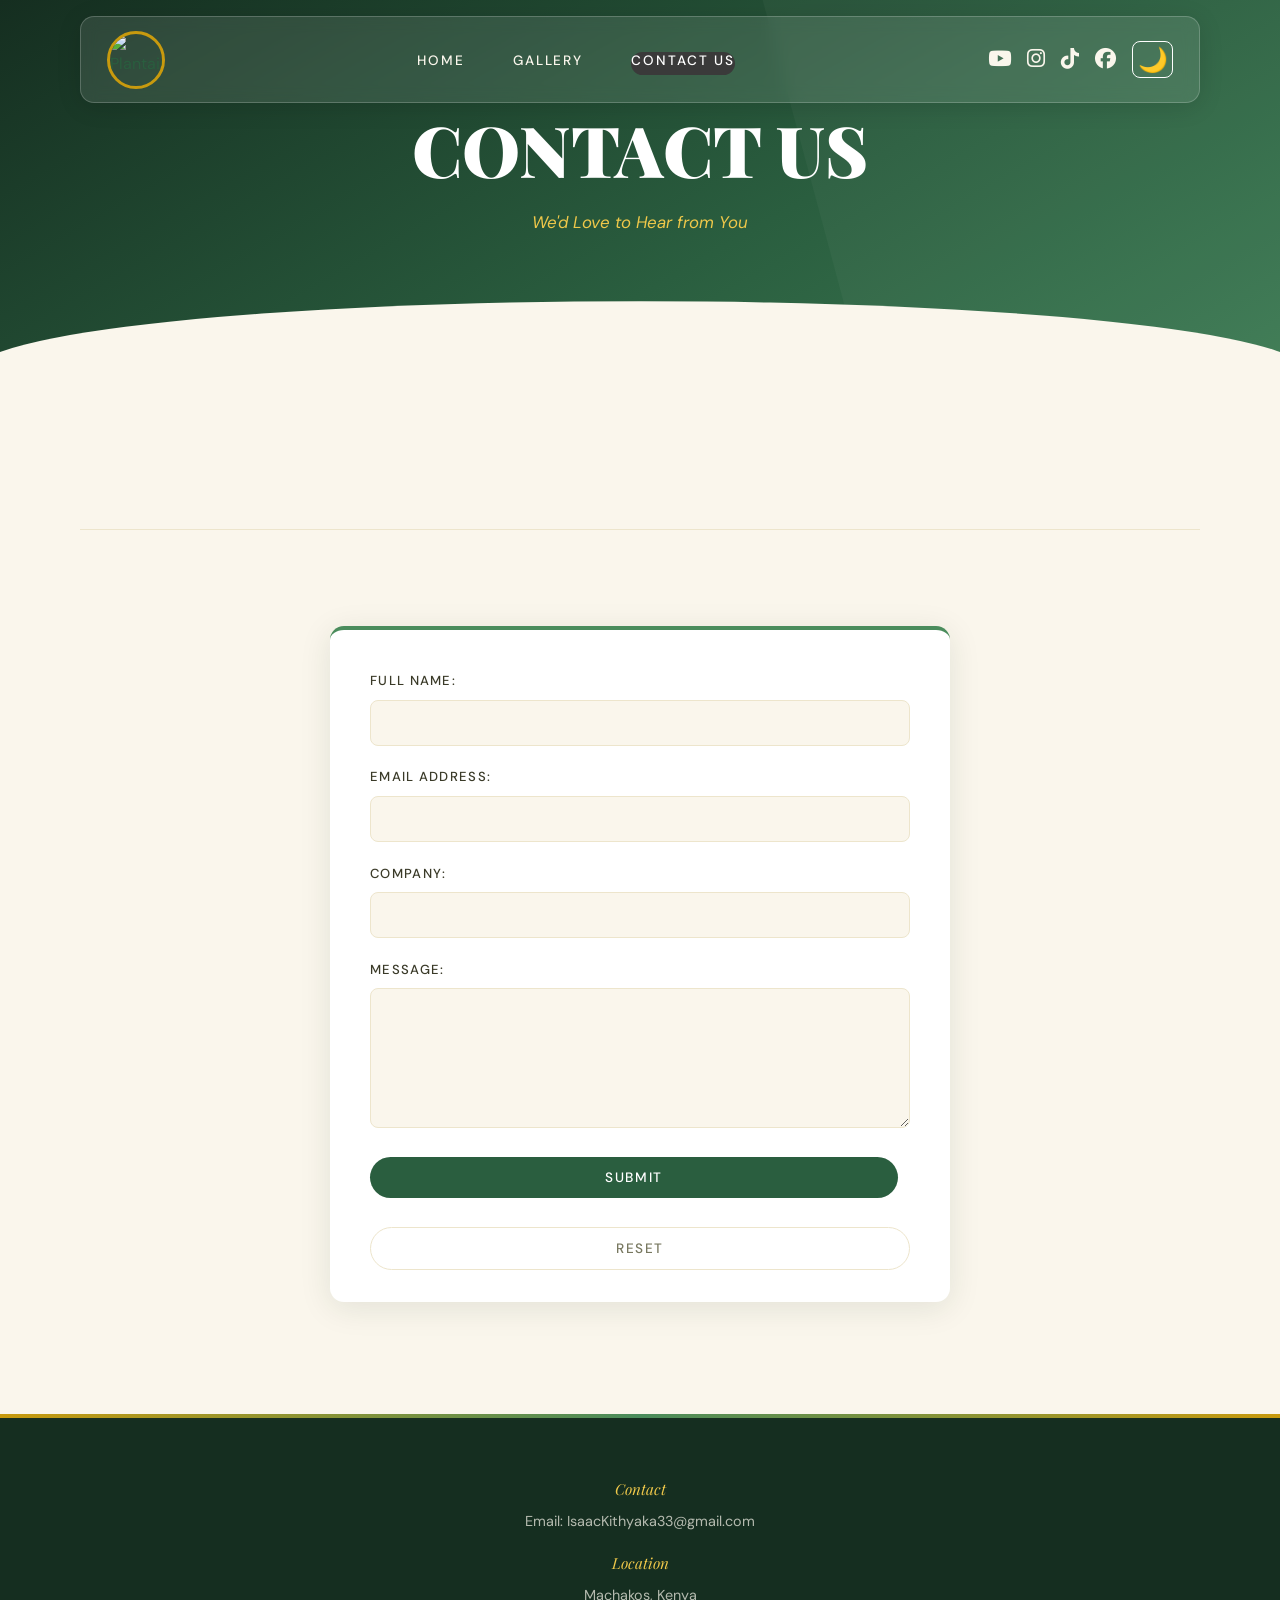
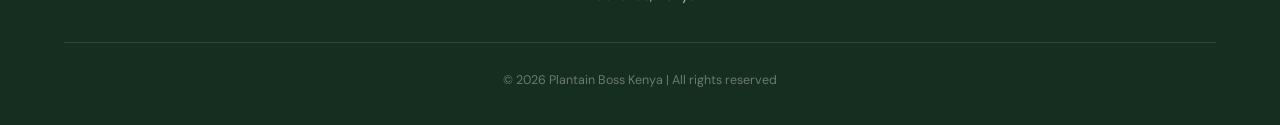
==== submission/contact.html @ 2d068573 "modifications" ====
<!DOCTYPE html>
<html lang="en">
<head>
    <meta charset="UTF-8">
    <meta name="viewport" content="width=device-width, initial-scale=1.0">
    <meta name="author" content="Plantain Farming Kenya">
    <meta name="description"
        content="Plantain Boss Kenya is your go-to source for the freshest and highest quality plantains in the country. We are dedicated to providing our customers with delicious plantains that are perfect for any dish. Whether you're looking to make fried plantains, stews, or desserts, our plantains are sure to meet your expectations. Join us on our journey to bring the best plantains to your table!">
    <meta name="keywords"
        content="Plantains, Fresh Plantains, Organic Plantains, Plantain Recipes, Plantain Farming, Plantain Boss Kenya">
    <link rel="stylesheet" href="css/styles.css">
    <link rel="shortcut icon" href="https://yt3.googleusercontent.com/0kjm5_Uv8OPL5vDdWe1Udig-ZMxPrx4adVG8u2uZ4C9zIXWBhBGu1Mb51-IhS5qLj7WUbYhmeg=s160-c-k-c0x00ffffff-no-rj">
    <title>Plantain Boss Kenya</title>
    <link rel="stylesheet" href="https://cdnjs.cloudflare.com/ajax/libs/font-awesome/6.5.0/css/all.min.css">
</head>
<body>
    <header>
        <nav>
            <a href="index.html"><img src="https://yt3.googleusercontent.com/0kjm5_Uv8OPL5vDdWe1Udig-ZMxPrx4adVG8u2uZ4C9zIXWBhBGu1Mb51-IhS5qLj7WUbYhmeg=s160-c-k-c0x00ffffff-no-rj" alt="Plantain Boss Kenya" class="logo"></a>

            <ul>
                <li><a href="index.html">Home</a></li>
                <li><a href="gallery.html">Gallery</a></li>
                <li><a href="contact.html" class="active">Contact Us</a></li>
            </ul>
            <div class="social-links">
                <a href="https://www.youtube.com/@PlantainBossKE" target="_blank"><i class="fab fa-youtube"></i></a>
                <a href="https://www.instagram.com/plantainboss_ke/" target="_blank"><i class="fab fa-instagram"></i></a>
                <a href="https://www.tiktok.com/@plantainboss_ke" target="_blank"><i class="fab fa-tiktok"></i></a>
                <a href="https://www.facebook.com/plantainbosskenya" target="_blank"><i class="fab fa-facebook"></i></a>
                <button id="theme-toggle" aria-label="Toggle theme">🌙</button>
            </div>
        </nav>
        <h1 style="text-align: center;"><b><font size="50">CONTACT US</font></b></h1>
        <p style="text-align: center;"><i>We'd Love to Hear from You</i></p>
        <br>
    </header>
    <br><br><br><br>
    <hr>
    <main>
        <section id="contact">
            <form action="submit_form.php" method="post">

                <label for="full-name">Full Name:</label>
                <input type="text" id="full-name" name="full-name" required><br><br>

                <label for="email">Email Address:</label>
                <input type="email" id="email" name="email" required><br><br>

                <label for="company">Company:</label>
                <input type="text" id="company" name="company"><br><br>

                <label for="message">Message:</label><br>
                <textarea id="message" name="message" rows="5" cols="40" required></textarea><br><br>

                <button type="submit">Submit</button>
                <input type="reset" value="Reset">

            </form>
        </section>
    </main>
    <footer>
        <hr>
        <p>Contact</p>
        <p>Email: IsaacKithyaka33@gmail.com</p>
        <p>Location</p>
        <p>Machakos, Kenya</p>
        <p>&copy; 2026 Plantain Boss Kenya | All rights reserved</p>
    </footer>
    <script src="js/script.js"></script>
</body>
</html>
---- submission/css/styles.css ----
/* ================================================================
   Plantain Boss Kenya — css/style.css
   Covers: index.html | gallery.html | contact.html
   Aesthetic: Lush Tropical Editorial
   Fonts: Playfair Display (headings) + DM Sans (body)
   ================================================================ */


@import url('https://fonts.googleapis.com/css2?family=Playfair+Display:ital,wght@0,700;0,900;1,700&family=DM+Sans:opsz,wght@9..40,300;9..40,400;9..40,500&display=swap');


/* Reset */
* {
  margin: 0;
  padding: 0;
  box-sizing: border-box;
}


/* Light theme (default) */
:root {
  --bg: #f9f9f9;
  --text: #1a1a1a;
  --card-bg: #ffffff;
  --border: #ddd;
  --primary: #2e7d32;
  --primary-light: #4CAF50;
  --shadow: rgba(0,0,0,0.1);
  --nav-bg: #2e7d32;
  --nav-text: #fff;
}


/* Dark theme */
[data-theme="dark"] {
  --bg: #1a1a1a;
  --text: #f0f0f0;
  --card-bg: #2a2a2a;
  --border: #444;
  --primary: #4CAF50;
  --primary-light: #66BB6A;
  --shadow: rgba(0,0,0,0.4);
  --nav-bg: #1a1a1a;
  --nav-text: #f0f0f0;
}


:root {
  --green-deep:   #152e20;
  --green-mid:    #2a5e3f;
  --green-light:  #4a8c5c;
  --green-pale:   #ddeee4;
  --gold:         #c89a0e;
  --gold-light:   #efc84a;
  --cream:        #faf6ec;
  --cream-dark:   #ede5cc;
  --white:        #ffffff;
  --text-dark:    #181810;
  --text-mid:     #3a3a28;
  --text-muted:   #787860;


  --font-display: 'Playfair Display', Georgia, serif;
  --font-body:    'DM Sans', sans-serif;


  --max-w:        1120px;
  --radius-card:  14px;
  --shadow-card:  0 6px 32px rgba(21, 46, 32, .10);
  --transition:   0.25s ease;
}


/* ── Reset ───────────────────────────────────────────────────── */
*, *::before, *::after { box-sizing: border-box; margin: 0; padding: 0; }
html { scroll-behavior: smooth; font-size: 16px; }


body {
  font-family: var(--font-body);
  background: var(--cream);
  color: var(--text-dark);
  line-height: 1.75;
  overflow-x: hidden;
}
/* Subtle grain texture on every page */
body::after {
  content: ''; </footer>
 <script src="js/script.js"></script>
</body>
</html>

CSS Codes



  position: fixed;
  inset: 0;
  background-image: url("data:image/svg+xml,%3Csvg viewBox='0 0 256 256' xmlns='http://www.w3.org/2000/svg'%3E%3Cfilter id='g'%3E%3CfeTurbulence type='fractalNoise' baseFrequency='0.85' numOctaves='4' stitchTiles='stitch'/%3E%3C/filter%3E%3Crect width='100%25' height='100%25' filter='url(%23g)' opacity='0.045'/%3E%3C/svg%3E");
  pointer-events: none;
  z-index: 9999;
  opacity: 0.28;
}


img   { display: block; max-width: 100%; }
a     { color: var(--green-mid); text-decoration: none; transition: color var(--transition); }
a:hover { color: var(--gold); }
hr    { border: none; border-top: 1px solid var(--cream-dark); margin: 3rem auto; max-width: var(--max-w); }




/* ================================================================
   HEADER / NAV  (shared)
   ================================================================ */
header {
  position: relative;
  background: linear-gradient(150deg, var(--green-deep) 0%, var(--green-mid) 60%, #3c7a52 100%);
  color: var(--cream);
  overflow: hidden;
  padding-bottom: 5rem;
}


/* diagonal shimmer stripe */
header::before {
  content: '';
  position: absolute;
  top: -40%; right: -10%;
  width: 45%; height: 200%;
  background: rgba(255, 255, 255, .03);
  transform: rotate(-15deg);
  pointer-events: none;
}


/* cream wave cutout at bottom */
header::after {
  content: '';
  position: absolute;
  bottom: -2px; left: 0;
  width: 100%; height: 70px;
  background: var(--cream);
  clip-path: ellipse(52% 100% at 50% 100%);
}


/* ── Navbar ── */
nav {
  display: flex;
  align-items: center;
  justify-content: space-between;
  flex-wrap: wrap;
  gap: 1rem;
  max-width: var(--max-w);
  margin: 0 auto;
  padding: 1.2rem 5%;
  position: relative;
  z-index: 10;
}

/* Rectangular translucent nav bar */
nav {
  display: flex;
  align-items: center;
  justify-content: space-between;
  flex-wrap: wrap;
  gap: 1rem;
  max-width: var(--max-w);
  margin: 1rem auto 0;
  padding: 0.85rem 1.6rem;
  position: relative;
  z-index: 10;
  background: rgba(255, 255, 255, 0.10);
  border: 1px solid rgba(255, 255, 255, 0.20);
  border-radius: 14px;
  backdrop-filter: blur(8px);
  -webkit-backdrop-filter: blur(8px);
  box-shadow: 0 4px 24px rgba(0,0,0,0.12);
}


.logo {
  width: 58px !important;
  height: 58px !important;
  border-radius: 50%;
  border: 3px solid var(--gold);
  object-fit: cover;
  transition: transform var(--transition), box-shadow var(--transition);
}
.logo:hover {
  transform: rotate(-5deg) scale(1.1);
  box-shadow: 0 0 0 5px rgba(207, 160, 23, .25);
}


nav ul { list-style: none; display: flex; gap: 3rem; }
nav ul li a {
  color: var(--cream);
  font-weight: 500;
  font-size: 0.85rem;
  letter-spacing: 0.14em;
  text-transform: uppercase;
  padding-bottom: 4px;
  background: linear-gradient(90deg, transparent, transparent), linear-gradient(90deg, var(--gold-light), var(--gold-light));
  background-size: 100% 2px, 0 2px;
  background-position: 100% 100%, 0 100%;
  background-repeat: no-repeat;
  background-size: 100% 2px, 0 2px;
  border-radius: 50px;
  border-bottom: 2px solid transparent;
  transition: color var(--transition), border-color var(--transition);
}
nav ul li a:hover { color: var(--gold-light); border-color: var(--gold-light); }
.social-links { display: flex; gap: 1rem; align-items: center; }
.social-links a {
  color: var(--cream);
  font-size: 1.3rem;
  transition: color var(--transition), transform var(--transition);
}
.social-links a:hover { color: var(--gold-light); transform: translateY(-3px) scale(1.15); }
nav ul li a.active {
  background: #3a3a3a;
  color: #ffffff;
}
#theme-toggle {
  background: none;
  border: 1px solid var(--nav-text);
  color: var(--nav-text);
  font-size: 1.5rem;
  padding: 0.2rem 0.3rem;
  border-radius: 8px;
  cursor: pointer;
  transition: all 0.3s;
}


#theme-toggle:hover {
  background: var(--nav-text);
  color: var(--nav-bg);
}


/* ── Hero text ── */
header h2 {
  font-family: var(--font-body);
  font-weight: 300;
  font-size: clamp(0.7rem, 1.8vw, 0.9rem);
  letter-spacing: 0.35em;
  text-transform: uppercase;
  color: var(--gold-light);
  text-align: center;
  margin: 2.5rem auto 0.75rem;
  position: relative;
  z-index: 1;
  opacity: 0;
  animation: fadeUp 0.7s 0.2s ease forwards;
}


header h1 {
  font-family: var(--font-display);
  font-weight: 900;
  font-size: clamp(2rem, 5.5vw, 4.5rem);
  line-height: 1.1;
  text-align: center;
  color: var(--white);
  max-width: 860px;
  margin: 0.5rem auto 1.2rem;
  padding: 0 5%;
  position: relative;
  z-index: 1;
  opacity: 0;
  animation: fadeUp 0.7s 0.4s ease forwards;
}


/* strip legacy <b> and <font> tags visually */
header h1 b, header h1 font { font: inherit; color: inherit; }


header > p,
header p[style] {
  text-align: center !important;
  color: rgba(250, 246, 236, .82);
  font-size: clamp(0.9rem, 2vw, 1.05rem);
  max-width: 680px;
  margin: 0 auto 1.5rem;
  padding: 0 5%;
  position: relative;
  z-index: 1;
  opacity: 0;
  animation: fadeUp 0.7s 0.6s ease forwards;
}


/* italic subtitle (gallery/contact pages) */
header p i { font-style: italic; color: var(--gold-light); }


html {
  scroll-behavior: smooth;
}




/* ================================================================
   MAIN WRAPPER
   ================================================================ */
main {
  max-width: var(--max-w);
  margin: 0 auto;
  padding: 2rem 5% 4rem;
  position: relative;
  z-index: 1;
}




/* ================================================================
   INDEX — scroll link
   ================================================================ */
#about {
  padding: 1.5rem 0 0.2rem;
  text-align: center;
}
#about a {
  display: inline-block;
  font-size: 0.8rem;
  letter-spacing: 0.16em;
  text-transform: uppercase;
  font-weight: 500;
  color: var(--green-mid);
  border: 1.5px solid var(--green-light);
  padding: 0.55rem 1.4rem;
  border-radius: 40px;
  transition: background var(--transition), color var(--transition);
}
#about a:hover { background: var(--green-mid); color: var(--cream); }




/* ── Section headings ── */
section > h2 {
  font-family: var(--font-display);
  font-weight: 700;
  font-size: clamp(1.6rem, 3.5vw, 2.5rem);
  color: var(--green-deep);
  margin-bottom: 2rem;
  padding-bottom: 0.6rem;
}
section > h2::after {
  content: '';
  display: block;
  width: 48px;
  height: 3px;
  background: var(--gold);
  border-radius: 2px;
  margin-top: 0.5rem;
}




/* ================================================================
   INDEX — Article cards  (image + text side by side)
   ================================================================ */


h2 {
    font-family: 'Playfair Display', 'Georgia', serif;
    font-weight: 700;
    font-size: 2.5rem;
    color: #1e3525; /* Deep elegant green */
    margin-bottom: 20px;
}


/* 1. Scroll Button Layout */
.scroll-container {
    text-align: center;
    margin: 40px 0 60px 0;
}


.scroll-btn {
    display: inline-block;
    text-decoration: none;
    text-transform: uppercase;
    font-size: 0.85rem;
    letter-spacing: 2px;
    color: #4a6b53; /* Sage green text */
    border: 1px solid #4a6b53; /* Sage green border */
    padding: 12px 35px;
    border-radius: 50px; /* Gives the pill/capsule shape */
    transition: all 0.3s ease;
}


.scroll-btn:hover {
    background-color: #4a6b53;
    color: #fbf9f1;
}


/* 2. Dynamic Products Section layout */
#dynamic-products {
    max-width: 1200px;
    margin: 0 auto;
    text-align: center; /* Center-aligns the section content */
}


/* Gold Accent Line */
.accent-line {
    width: 50px;
    height: 4px;
    background-color: #d1a13b; /* Gold color */
    margin-bottom: 15px;
}


/* 3. Wishlist Input Row */
.wishlist-input-row {
    display: flex;
    gap: 0; /* Keeps them flush or near each other */
    align-items: center;
    margin-top: 20px;
}


#wishlist-input {
    padding: 6px 12px;
    font-size: 0.9rem;
    border: 1px solid #ccc;
    border-right: none; /* Blends it toward the button */
    background: #fff;
    width: 200px;
    align-items: center;
}


#add-to-wishlist {
    padding: 6px 12px;
    font-size: 0.9rem;
    border: 1px solid #ccc;
    background-color: #f0f0f0;
    cursor: pointer;
    transition: background 0.2s;
}


#add-to-wishlist:hover {
    background-color: #e0e0e0;
}


article {
  display: grid;
  grid-template-columns: 280px 1fr;
  gap: 0 2rem;
  align-items: start;
  background: var(--white);
  border-radius: var(--radius-card);
  padding: 2rem;
  margin-bottom: 1.6rem;
  box-shadow: var(--shadow-card);
  border-left: 4px solid var(--green-light);
  position: relative;
  overflow: hidden;
  transition: transform var(--transition), box-shadow var(--transition);
}
article::before {
  content: '';
  position: absolute;
  inset: 0;
  background: linear-gradient(135deg, rgba(74,140,92,.05) 0%, transparent 55%);
  pointer-events: none;
}
article:hover {
  transform: translateY(-5px);
  box-shadow: 0 16px 48px rgba(21, 46, 32, .15);
}


article h4 {
  font-family: var(--font-display);
  font-style: italic;
  font-size: 1.2rem;
  color: var(--green-deep);
  grid-column: 1 / -1;
  margin-bottom: 0.75rem;
}


article img {
  width: 100% !important;
  height: 220px !important;
  object-fit: cover;
  border-radius: 9px;
  grid-row: 2;
  filter: saturate(1.1);
  transition: transform 0.4s ease, filter 0.4s ease;
}
article:hover img { transform: scale(1.04); filter: saturate(1.3) brightness(1.03); }


article p {
  font-size: 0.975rem;
  color: var(--text-mid);
  line-height: 1.85;
  grid-row: 2;
  align-self: center;
}




/* ================================================================
   GALLERY PAGE  (#gallery grid)
   ================================================================ */
#gallery {
  display: grid;
  grid-template-columns: repeat(auto-fill, minmax(300px, 1fr));
  gap: 1.8rem;
  padding: 1rem 0 2rem;
}


/* Override the default article card for gallery tiles */
#gallery article {
  display: flex;
  flex-direction: column;
  grid-template-columns: unset;
  border-left: none;
  border-top: 4px solid var(--green-light);
  padding: 0;
  overflow: hidden;
  transition: transform var(--transition), box-shadow var(--transition), border-color var(--transition);
}
#gallery article:hover { border-top-color: var(--gold); }


#gallery article h4 {
  font-family: var(--font-display);
  font-style: italic;
  font-size: 1.05rem;
  color: var(--green-deep);
  padding: 1rem 1.2rem 0.3rem;
  grid-column: unset;
  margin-bottom: 0;
}


#gallery article img {
  width: 100% !important;
  height: 220px !important;
  object-fit: cover;
  border-radius: 0;
  grid-row: unset;
  order: -1;
}


#gallery article p {
  padding: 0.2rem 1.2rem 1.2rem;
  font-size: 0.9rem;
  color: var(--text-muted);
  grid-row: unset;
  align-self: auto;
}




/* ================================================================
   CONTACT PAGE  (#contact form)
   ================================================================ */
#contact {
  max-width: 620px;
  margin: 0 auto;
  padding: 1rem 0 3rem;
}


#contact form {
  background: var(--white);
  border-radius: var(--radius-card);
  padding: 2.5rem 2.5rem 2rem;
  box-shadow: var(--shadow-card);
  border-top: 4px solid var(--green-light);
  display: flex;
  flex-direction: column;
}


#contact label {
  display: block;
  font-size: 0.82rem;
  font-weight: 500;
  letter-spacing: 0.1em;
  text-transform: uppercase;
  color: var(--text-mid);
  margin-bottom: 0.4rem;
  margin-top: 1.3rem;
}
#contact label:first-of-type { margin-top: 0; }


#contact input[type="text"],
#contact input[type="email"],
#contact textarea {
  width: 100%;
  padding: 0.75rem 1rem;
  font-family: var(--font-body);
  font-size: 0.95rem;
  color: var(--text-dark);
  background: var(--cream);
  border: 1.5px solid var(--cream-dark);
  border-radius: 8px;
  outline: none;
  transition: border-color var(--transition), box-shadow var(--transition);
  resize: vertical;
}
#contact input:focus,
#contact textarea:focus {
  border-color: var(--green-light);
  box-shadow: 0 0 0 3px rgba(74, 140, 92, .15);
}


#contact textarea { min-height: 140px; }


/* Hide the raw <br> spacers the HTML uses */
#contact br { display: none; }


#contact button[type="submit"],
#contact input[type="reset"] {
  display: inline-block;
  margin-top: 1.8rem;
  padding: 0.75rem 2rem;
  font-family: var(--font-body);
  font-size: 0.85rem;
  font-weight: 500;
  letter-spacing: 0.12em;
  text-transform: uppercase;
  border: none;
  border-radius: 40px;
  cursor: pointer;
  transition: background var(--transition), color var(--transition), transform var(--transition);
}


#contact button[type="submit"] {
  background: var(--green-mid);
  color: var(--white);
  margin-right: 0.75rem;
}
#contact button[type="submit"]:hover { background: var(--green-deep); transform: translateY(-2px); }


#contact input[type="reset"] {
  background: transparent;
  color: var(--text-muted);
  border: 1.5px solid var(--cream-dark);
}
#contact input[type="reset"]:hover { border-color: var(--green-light); color: var(--green-mid); }




/* ================================================================
   FOOTER  (shared)
   ================================================================ */
footer {
  background: var(--green-deep);
  color: var(--cream);
  padding: 3rem 5% 2rem;
  text-align: center;
  position: relative;
}
footer::before {
  content: '';
  position: absolute;
  top: 0; left: 0; right: 0;
  height: 4px;
  background: linear-gradient(90deg, var(--gold), var(--green-light), var(--gold));
}
footer hr { display: none; }


footer p {
  line-height: 2.1;
  font-size: 0.9rem;
  color: rgba(250, 246, 236, .7);
}


/* "Contact" and "Location" label paragraphs */
footer p:nth-child(2),
footer p:nth-child(4) {
  font-family: var(--font-display);
  font-style: italic;
  font-size: 0.95rem;
  color: var(--gold-light);
  margin-top: 0.75rem;
}


/* copyright */
footer p:last-child {
  margin-top: 2rem;
  padding-top: 1.5rem;
  border-top: 1px solid rgba(250, 246, 236, .12);
  font-size: 0.78rem;
  color: rgba(250, 246, 236, .38);
}




/* ================================================================
   ANIMATIONS
   ================================================================ */
@keyframes fadeUp {
  from { opacity: 0; transform: translateY(20px); }
  to   { opacity: 1; transform: translateY(0); }
}




/* ================================================================
   RESPONSIVE
   ================================================================ */
@media (max-width: 768px) {
  nav { flex-direction: column; align-items: flex-start; }
  nav ul { gap: 1rem; flex-wrap: wrap; }


  article { grid-template-columns: 1fr; }
  article img { height: 200px !important; }


  #gallery { grid-template-columns: 1fr; }


  #contact form { padding: 1.8rem 1.2rem; }
}


@media (max-width: 480px) {
  header h1 { font-size: 1.8rem; }
  article { padding: 1.2rem; }
}

header {
  position: relative;
  background: linear-gradient(150deg, var(--green-deep) 0%, var(--green-mid) 60%, #3c7a52 100%);
  color: var(--cream);
  overflow: hidden;
}
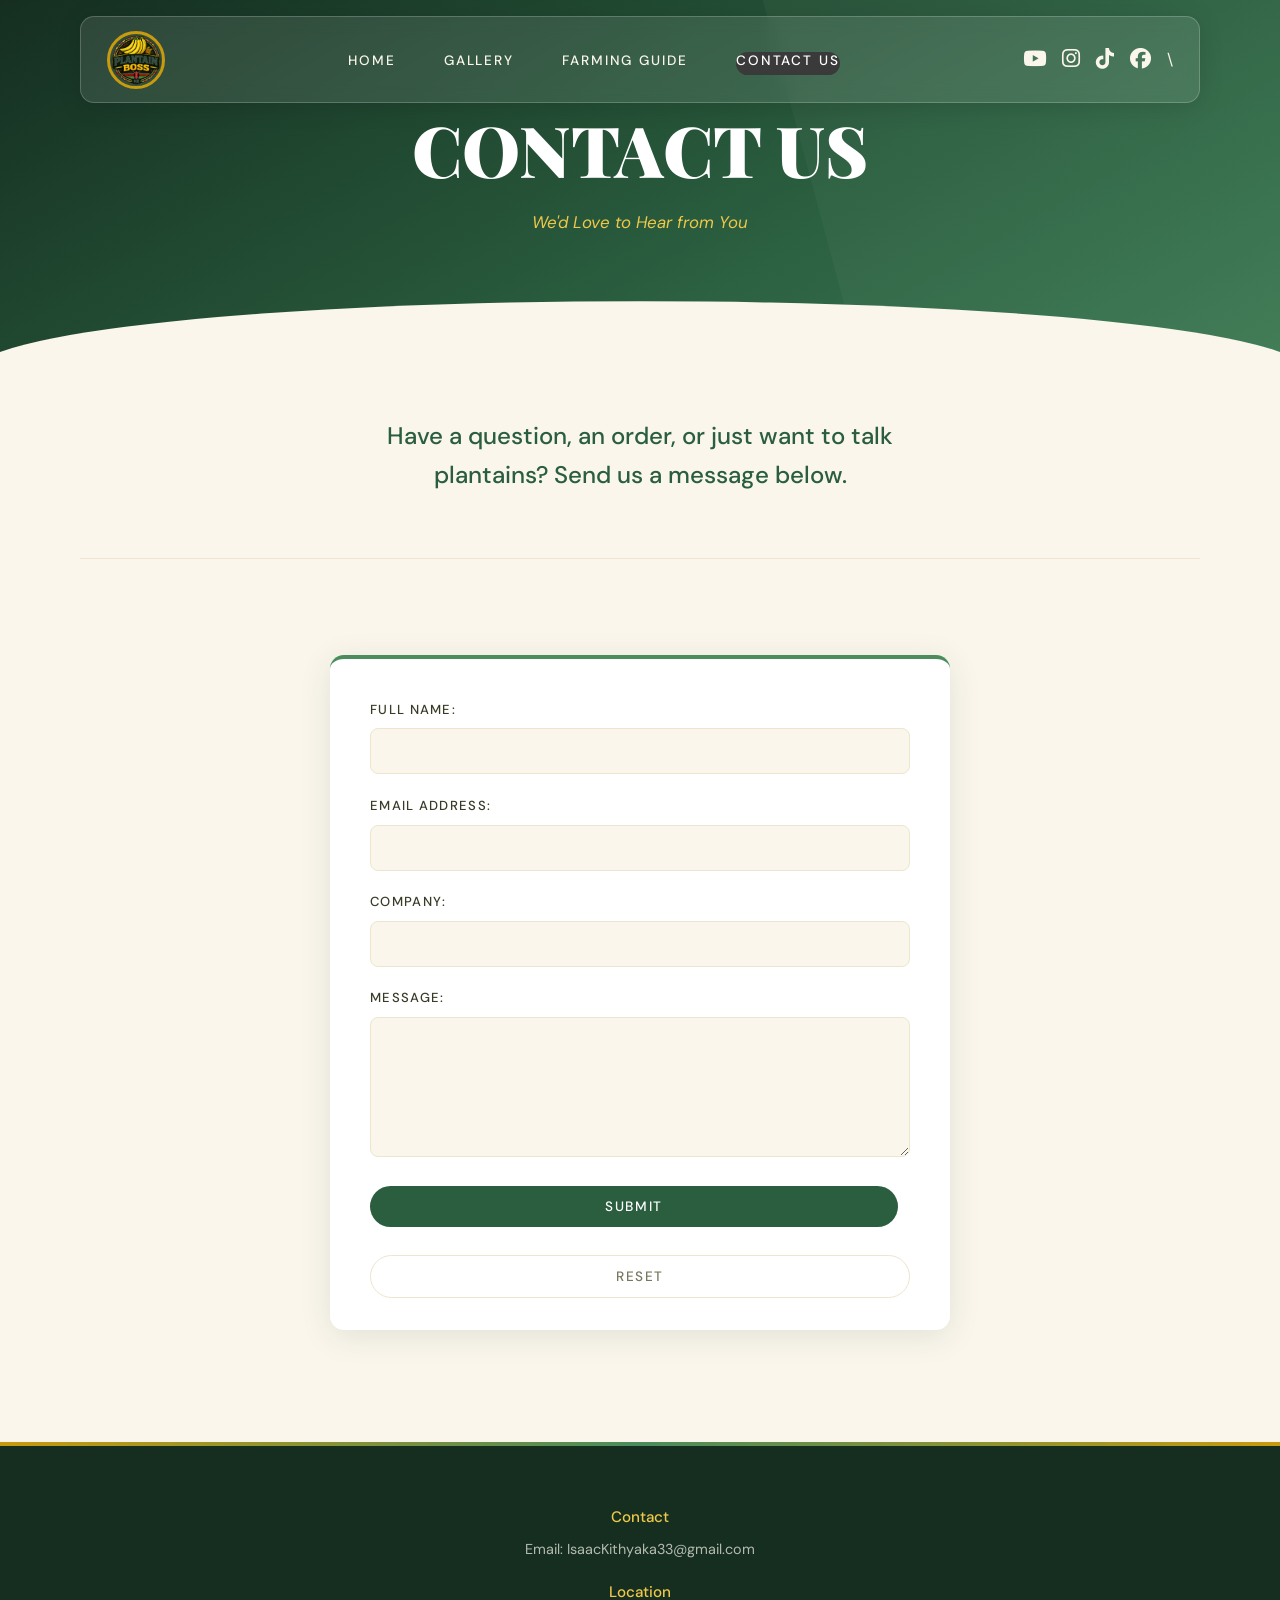
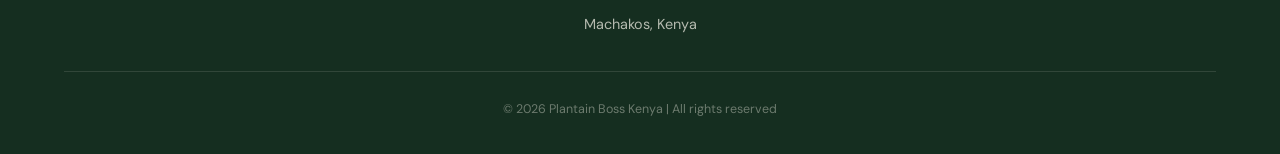
==== commit ff991e60: "Update contact.html" ====
--- a/submission/contact.html
+++ b/submission/contact.html
@@ -9,18 +9,19 @@
     <meta name="keywords"
         content="Plantains, Fresh Plantains, Organic Plantains, Plantain Recipes, Plantain Farming, Plantain Boss Kenya">
     <link rel="stylesheet" href="css/styles.css">
-    <link rel="shortcut icon" href="https://yt3.googleusercontent.com/0kjm5_Uv8OPL5vDdWe1Udig-ZMxPrx4adVG8u2uZ4C9zIXWBhBGu1Mb51-IhS5qLj7WUbYhmeg=s160-c-k-c0x00ffffff-no-rj">
+    <link rel="icon" type="image/png" href="images/plantain-boss-logo.png">
     <title>Plantain Boss Kenya</title>
     <link rel="stylesheet" href="https://cdnjs.cloudflare.com/ajax/libs/font-awesome/6.5.0/css/all.min.css">
 </head>
 <body>
     <header>
         <nav>
-            <a href="index.html"><img src="https://yt3.googleusercontent.com/0kjm5_Uv8OPL5vDdWe1Udig-ZMxPrx4adVG8u2uZ4C9zIXWBhBGu1Mb51-IhS5qLj7WUbYhmeg=s160-c-k-c0x00ffffff-no-rj" alt="Plantain Boss Kenya" class="logo"></a>
+            <a href="../index.html"><img src="images/plantain-boss-logo.png" alt="Plantain Boss Kenya" class="logo"></a>
 
             <ul>
-                <li><a href="index.html">Home</a></li>
+                <li><a href="../index.html">Home</a></li>
                 <li><a href="gallery.html">Gallery</a></li>
+                <li><a href="plantain-farming-guide.html">Farming Guide</a></li>
                 <li><a href="contact.html" class="active">Contact Us</a></li>
             </ul>
             <div class="social-links">
@@ -28,14 +29,18 @@
                 <a href="https://www.instagram.com/plantainboss_ke/" target="_blank"><i class="fab fa-instagram"></i></a>
                 <a href="https://www.tiktok.com/@plantainboss_ke" target="_blank"><i class="fab fa-tiktok"></i></a>
                 <a href="https://www.facebook.com/plantainbosskenya" target="_blank"><i class="fab fa-facebook"></i></a>
-                <button id="theme-toggle" aria-label="Toggle theme">🌙</button>
+          \
             </div>
         </nav>
         <h1 style="text-align: center;"><b><font size="50">CONTACT US</font></b></h1>
         <p style="text-align: center;"><i>We'd Love to Hear from You</i></p>
         <br>
     </header>
-    <br><br><br><br>
+
+    <div style="max-width:720px; margin:0 auto; padding:3rem 5% 1rem; text-align:center;">
+    <p style="font-family:'DM Sans', sans-serif; font-weight:500; font-size:clamp(1.15rem, 2.6vw, 1.5rem); color:#2a5e3f; line-height:1.6; margin:0;">Have a question, an order, or just want to talk plantains? Send us a message below.</p>
+    </div>
+
     <hr>
     <main>
         <section id="contact">
@@ -67,6 +72,6 @@
         <p>Machakos, Kenya</p>
         <p>&copy; 2026 Plantain Boss Kenya | All rights reserved</p>
     </footer>
-    <script src="js/script.js"></script>
+    <script src="script.js/script.js"></script>
 </body>
-</html>+</html>
--- a/submission/css/styles.css
+++ b/submission/css/styles.css
@@ -6,7 +6,7 @@
    ================================================================ */
 
 
-@import url('https://fonts.googleapis.com/css2?family=Playfair+Display:ital,wght@0,700;0,900;1,700&family=DM+Sans:opsz,wght@9..40,300;9..40,400;9..40,500&display=swap');
+@import url('https://fonts.googleapis.com/css2?family=Playfair+Display:wght@700;900&family=DM+Sans:opsz,wght@9..40,300;9..40,400;9..40,500;9..40,700&display=swap');
 
 
 /* Reset */
@@ -60,7 +60,7 @@
   --text-muted:   #787860;
 
 
-  --font-display: 'Playfair Display', Georgia, serif;
+  --font-display: 'DM Sans', Arial, sans-serif;
   --font-body:    'DM Sans', sans-serif;
 
 
@@ -260,7 +260,7 @@
 
 
 header h1 {
-  font-family: var(--font-display);
+  font-family: 'Playfair Display', Georgia, serif;
   font-weight: 900;
   font-size: clamp(2rem, 5.5vw, 4.5rem);
   line-height: 1.1;
@@ -489,7 +489,7 @@
 
 article h4 {
   font-family: var(--font-display);
-  font-style: italic;
+  font-weight: 700;
   font-size: 1.2rem;
   color: var(--green-deep);
   grid-column: 1 / -1;
@@ -525,9 +525,21 @@
    ================================================================ */
 #gallery {
   display: grid;
-  grid-template-columns: repeat(auto-fill, minmax(300px, 1fr));
+  grid-template-columns: repeat(3, minmax(280px, 1fr));
   gap: 1.8rem;
   padding: 1rem 0 2rem;
+}
+
+@media (max-width: 1024px) {
+  #gallery {
+    grid-template-columns: repeat(2, minmax(240px, 1fr));
+  }
+}
+
+@media (max-width: 700px) {
+  #gallery {
+    grid-template-columns: 1fr;
+  }
 }
 
 
@@ -547,7 +559,7 @@
 
 #gallery article h4 {
   font-family: var(--font-display);
-  font-style: italic;
+  font-weight: 700;
   font-size: 1.05rem;
   color: var(--green-deep);
   padding: 1rem 1.2rem 0.3rem;
@@ -706,7 +718,7 @@
 footer p:nth-child(2),
 footer p:nth-child(4) {
   font-family: var(--font-display);
-  font-style: italic;
+  font-weight: 500;
   font-size: 0.95rem;
   color: var(--gold-light);
   margin-top: 0.75rem;
@@ -739,25 +751,55 @@
 /* ================================================================
    RESPONSIVE
    ================================================================ */
+html, body { overflow-x: hidden; }
+
 @media (max-width: 768px) {
-  nav { flex-direction: column; align-items: flex-start; }
-  nav ul { gap: 1rem; flex-wrap: wrap; }
-
-
-  article { grid-template-columns: 1fr; }
+  nav { flex-direction: column; align-items: flex-start; gap: 0.8rem; padding: 0.75rem 1.1rem; }
+  nav ul { gap: 1rem; flex-wrap: wrap; row-gap: 0.6rem; }
+  nav ul li a { font-size: 0.78rem; }
+  .social-links { flex-wrap: wrap; gap: 0.8rem; }
+
+  main { padding: 1.5rem 6% 3rem; }
+  section > h2 { font-size: clamp(1.4rem, 6vw, 2rem); margin-bottom: 1.4rem; }
+
+  article { grid-template-columns: 1fr; padding: 1.5rem; }
   article img { height: 200px !important; }
 
-
-  #gallery { grid-template-columns: 1fr; }
-
-
+  #gallery { gap: 1.2rem; }
+
+  #contact { padding: 0.5rem 0 2rem; }
   #contact form { padding: 1.8rem 1.2rem; }
-}
-
+
+  footer { padding: 2.5rem 6% 1.5rem; }
+}
+
+@media (max-width: 600px) {
+  .logo { width: 46px !important; height: 46px !important; }
+  nav ul { gap: 0.9rem; }
+  nav ul li a { font-size: 0.72rem; letter-spacing: 0.08em; }
+  .social-links a { font-size: 1.1rem; }
+
+  header h2 { font-size: 0.75rem; letter-spacing: 0.24em; margin-top: 1.8rem; }
+  header > p, header p[style] { font-size: 0.9rem; }
+
+  article { padding: 1.2rem; }
+  article h4 { font-size: 1.05rem; }
+  article p { font-size: 0.92rem; line-height: 1.7; }
+
+  #contact button[type="submit"], #contact input[type="reset"] {
+    display: block;
+    width: 100%;
+    text-align: center;
+    margin: 0.6rem 0 0;
+  }
+}
 
 @media (max-width: 480px) {
-  header h1 { font-size: 1.8rem; }
-  article { padding: 1.2rem; }
+  header h1 { font-size: 1.7rem; }
+  header::after { height: 44px; }
+  article { padding: 1.1rem; }
+  section > h2::after { margin-top: 0.4rem; }
+  footer p { font-size: 0.85rem; line-height: 1.9; }
 }
 
 header {
